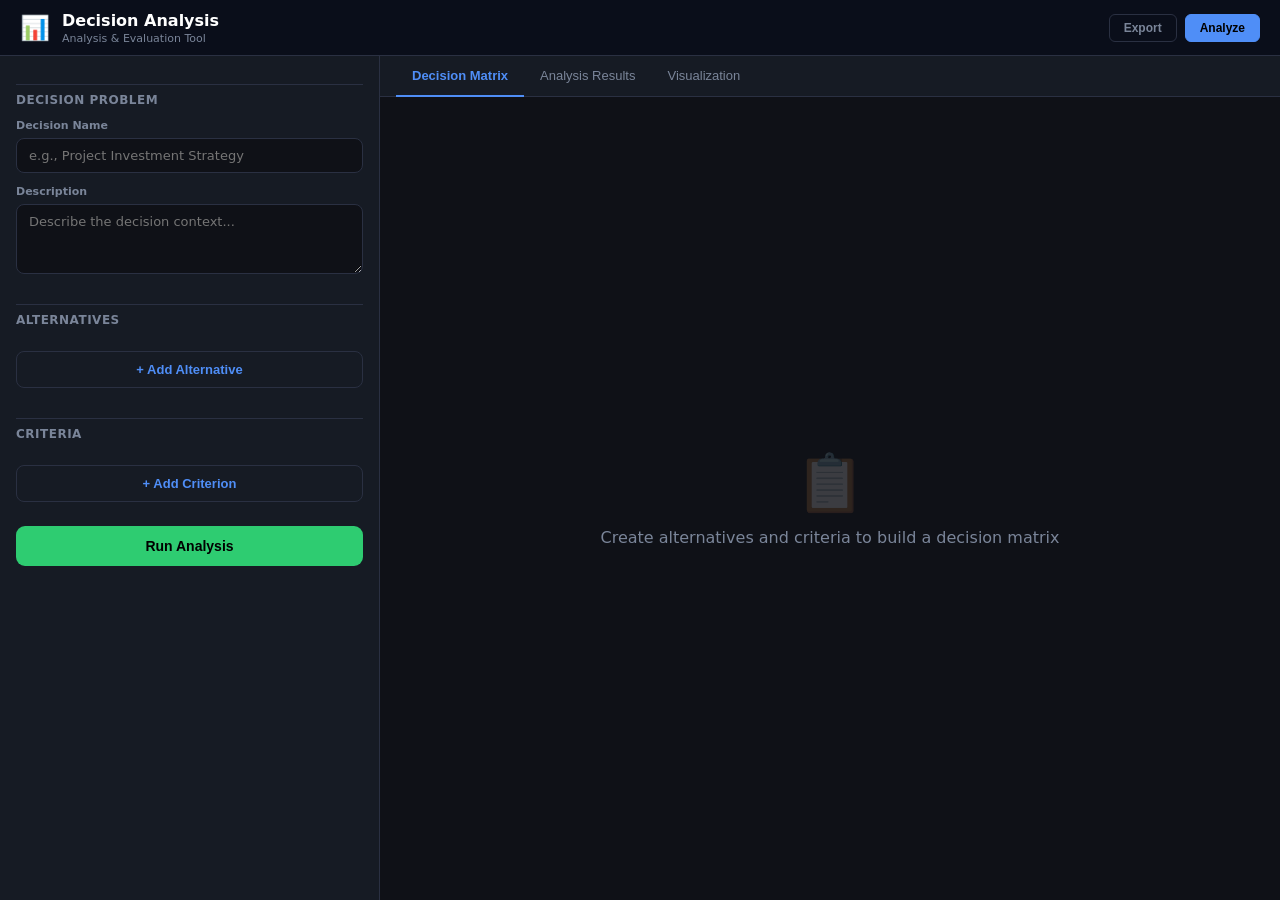
==== index.html @ d2a45e2b "Initial commit: Decision Analysis Tool" ====
<!DOCTYPE html>
<html lang="en">
<head>
    <meta charset="UTF-8">
    <meta name="viewport" content="width=device-width, initial-scale=1.0">
    <title>Decision Analysis Tool</title>
    <link rel="stylesheet" href="styles.css">
</head>
<body>
    <header>
        <div class="hdr-logo">📊</div>
        <div class="hdr-content">
            <div class="hdr-title">Decision Analysis</div>
            <div class="hdr-sub">Analysis & Evaluation Tool</div>
        </div>
        <div class="hdr-right">
            <button class="hdr-btn" id="exportBtn">Export</button>
            <button class="hdr-btn primary" id="analyzeBtn">Analyze</button>
        </div>
    </header>

    <div class="layout">
        <!-- Left Panel -->
        <div class="left">
            <div class="form-scroll">
                <div class="section-title">Decision Problem</div>
                
                <div class="fg">
                    <label>Decision Name</label>
                    <input type="text" id="decisionName" placeholder="e.g., Project Investment Strategy">
                </div>

                <div class="fg">
                    <label>Description</label>
                    <textarea id="decisionDesc" placeholder="Describe the decision context..."></textarea>
                </div>

                <div class="section-title" style="margin-top: 18px;">Alternatives</div>
                <div id="alternativesContainer"></div>
                <button class="add-btn" onclick="addAlternative()">+ Add Alternative</button>

                <div class="section-title" style="margin-top: 18px;">Criteria</div>
                <div id="criteriaContainer"></div>
                <button class="add-btn" onclick="addCriteria()">+ Add Criterion</button>

                <button class="analyze-btn" onclick="performAnalysis()">Run Analysis</button>
            </div>
        </div>

        <!-- Right Panel -->
        <div class="right">
            <div class="tabs">
                <button class="tab-btn active" data-tab="matrix">Decision Matrix</button>
                <button class="tab-btn" data-tab="analysis">Analysis Results</button>
                <button class="tab-btn" data-tab="chart">Visualization</button>
            </div>

            <div id="matrix" class="tab-pane active">
                <div class="matrix-container">
                    <div id="matrixContent" class="no-data">
                        <div class="nd-icon">📋</div>
                        <p>Create alternatives and criteria to build a decision matrix</p>
                    </div>
                </div>
            </div>

            <div id="analysis" class="tab-pane">
                <div class="results-container">
                    <div id="resultsContent" class="no-data">
                        <div class="nd-icon">📈</div>
                        <p>Analysis results will appear here</p>
                    </div>
                </div>
            </div>

            <div id="chart" class="tab-pane">
                <div class="chart-container">
                    <canvas id="analysisChart"></canvas>
                </div>
            </div>
        </div>
    </div>

    <div id="toast" class="toast"></div>

    <script src="app.js"></script>
</body>
</html>
---- styles.css ----
*,
*::before,
*::after {
  box-sizing: border-box;
  margin: 0;
  padding: 0;
}

:root {
  --bg: #0f1117;
  --bg2: #161b24;
  --bg3: #1c2232;
  --border: #2a3042;
  --text: #dce3f0;
  --muted: #7a8599;
  --primary: #4f8ef7;
  --primary-dark: #1a4fa0;
  --success: #2ecc71;
  --danger: #e74c3c;
  --warn: #f39c12;
}

body {
  font-family: "Segoe UI", system-ui, sans-serif;
  background: var(--bg);
  color: var(--text);
  min-height: 100vh;
  overflow: hidden;
}

/* HEADER */
header {
  height: 56px;
  background: #0a0e1a;
  border-bottom: 1px solid var(--border);
  display: flex;
  align-items: center;
  padding: 0 20px;
  gap: 12px;
}

.hdr-logo {
  font-size: 24px;
}

.hdr-content {
  display: flex;
  flex-direction: column;
}

.hdr-title {
  font-size: 16px;
  font-weight: 700;
  color: #fff;
}

.hdr-sub {
  font-size: 11px;
  color: var(--muted);
  margin-top: 2px;
}

.hdr-right {
  margin-left: auto;
  display: flex;
  gap: 8px;
  align-items: center;
}

.hdr-btn {
  padding: 6px 14px;
  border-radius: 6px;
  font-size: 12px;
  font-weight: 600;
  border: 1px solid var(--border);
  background: transparent;
  color: var(--muted);
  cursor: pointer;
  transition: all 0.15s;
}

.hdr-btn:hover {
  border-color: var(--primary);
  color: var(--primary);
}

.hdr-btn.primary {
  background: var(--primary);
  border-color: var(--primary);
  color: #000;
}

.hdr-btn.primary:hover {
  background: #74adff;
}

/* LAYOUT */
.layout {
  display: grid;
  grid-template-columns: 380px 1fr;
  height: calc(100vh - 56px);
}

/* LEFT PANEL */
.left {
  background: var(--bg2);
  border-right: 1px solid var(--border);
  display: flex;
  flex-direction: column;
  overflow: hidden;
}

.form-scroll {
  flex: 1;
  overflow-y: auto;
  padding: 16px;
  display: flex;
  flex-direction: column;
  gap: 12px;
}

.section-title {
  font-size: 12px;
  font-weight: 700;
  color: var(--muted);
  text-transform: uppercase;
  letter-spacing: 0.5px;
  margin-top: 12px;
  padding-top: 8px;
  border-top: 1px solid var(--border);
}

.fg {
  display: flex;
  flex-direction: column;
  gap: 6px;
}

.fg label {
  font-size: 11px;
  color: var(--muted);
  font-weight: 600;
}

.fg input,
.fg textarea {
  background: var(--bg);
  border: 1.5px solid var(--border);
  color: var(--text);
  padding: 9px 12px;
  border-radius: 8px;
  font-size: 13px;
  outline: none;
  transition: border-color 0.2s;
  font-family: inherit;
}

.fg input:focus,
.fg textarea:focus {
  border-color: var(--primary);
  box-shadow: 0 0 0 3px rgba(79, 142, 247, 0.15);
}

.fg textarea {
  resize: vertical;
  min-height: 70px;
}

.add-btn {
  width: 100%;
  padding: 10px;
  border: 1.5px solid var(--border);
  border-radius: 8px;
  background: transparent;
  color: var(--primary);
  font-size: 13px;
  font-weight: 600;
  cursor: pointer;
  transition: all 0.15s;
  display: flex;
  align-items: center;
  justify-content: center;
  gap: 6px;
}

.add-btn:hover {
  border-color: var(--primary);
  background: rgba(79, 142, 247, 0.1);
}

.analyze-btn {
  width: 100%;
  padding: 12px;
  border: none;
  border-radius: 9px;
  background: var(--success);
  color: #000;
  font-size: 14px;
  font-weight: 700;
  cursor: pointer;
  transition: all 0.15s;
  margin-top: 12px;
}

.analyze-btn:hover {
  background: #45e88a;
  transform: translateY(-1px);
}

.item-card {
  background: var(--bg3);
  border: 1px solid var(--border);
  border-radius: 8px;
  padding: 11px;
  display: flex;
  gap: 9px;
  align-items: flex-start;
}

.item-num {
  width: 20px;
  height: 20px;
  min-width: 20px;
  border-radius: 50%;
  background: var(--primary-dark);
  border: 1px solid var(--primary);
  color: var(--primary);
  font-size: 10px;
  font-weight: 700;
  display: flex;
  align-items: center;
  justify-content: center;
}

.item-body {
  flex: 1;
  display: flex;
  flex-direction: column;
  gap: 6px;
}

.item-input {
  background: var(--bg);
  border: 1px solid var(--border);
  color: var(--text);
  padding: 7px 10px;
  border-radius: 6px;
  font-size: 12px;
  outline: none;
}

.item-input:focus {
  border-color: var(--primary);
}

.del-btn {
  background: none;
  border: none;
  color: var(--muted);
  cursor: pointer;
  font-size: 14px;
  padding: 3px 5px;
  border-radius: 4px;
  transition: all 0.15s;
}

.del-btn:hover {
  color: var(--danger);
  background: rgba(231, 76, 60, 0.1);
}

/* RIGHT PANEL */
.right {
  display: flex;
  flex-direction: column;
  overflow: hidden;
}

.tabs {
  background: var(--bg2);
  border-bottom: 1px solid var(--border);
  padding: 0 16px;
  display: flex;
  align-items: flex-end;
}

.tab-btn {
  padding: 12px 16px;
  background: none;
  border: none;
  color: var(--muted);
  font-size: 13px;
  font-weight: 500;
  cursor: pointer;
  border-bottom: 2px solid transparent;
  margin-bottom: -1px;
  transition: color 0.15s;
}

.tab-btn.active {
  color: var(--primary);
  border-bottom-color: var(--primary);
  font-weight: 700;
}

.tab-pane {
  display: none;
  flex: 1;
  overflow: hidden;
  flex-direction: column;
}

.tab-pane.active {
  display: flex;
}

.matrix-container,
.results-container,
.chart-container {
  flex: 1;
  overflow: auto;
  padding: 20px;
}

.no-data {
  height: 100%;
  display: flex;
  flex-direction: column;
  align-items: center;
  justify-content: center;
  gap: 12px;
  color: var(--muted);
}

.nd-icon {
  font-size: 56px;
  opacity: 0.18;
}

/* DECISION MATRIX */
.matrix-table {
  width: 100%;
  border-collapse: collapse;
  font-size: 12px;
  background: var(--bg2);
  border: 1px solid var(--border);
  border-radius: 8px;
  overflow: hidden;
}

.matrix-table th,
.matrix-table td {
  padding: 10px 12px;
  text-align: left;
  border-bottom: 1px solid var(--border);
}

.matrix-table th {
  background: var(--bg3);
  color: var(--muted);
  font-weight: 700;
  font-size: 11px;
  text-transform: uppercase;
  letter-spacing: 0.5px;
}

.matrix-table tr:hover {
  background: rgba(79, 142, 247, 0.05);
}

.score-input {
  background: var(--bg);
  border: 1px solid var(--border);
  color: var(--primary);
  padding: 6px 8px;
  border-radius: 4px;
  width: 70px;
  text-align: center;
}

.score-input:focus {
  border-color: var(--primary);
}

/* RESULTS */
.result-item {
  background: var(--bg3);
  border: 1px solid var(--border);
  border-radius: 8px;
  padding: 14px;
  margin-bottom: 10px;
}

.result-title {
  font-size: 13px;
  font-weight: 700;
  color: var(--text);
  margin-bottom: 6px;
}

.result-score {
  font-size: 24px;
  font-weight: 800;
  color: var(--primary);
}

.result-meta {
  font-size: 11px;
  color: var(--muted);
  margin-top: 6px;
}

/* TOAST */
.toast {
  position: fixed;
  bottom: 24px;
  left: 50%;
  transform: translateX(-50%);
  background: #1a0f0f;
  color: var(--danger);
  border: 1px solid var(--danger);
  border-radius: 10px;
  padding: 10px 20px;
  font-size: 13px;
  font-weight: 600;
  z-index: 9999;
  display: none;
  animation: slideUp 0.2s ease;
}

.toast.show {
  display: block;
}

.toast.success {
  background: #0d1a0d;
  color: var(--success);
  border-color: var(--success);
}

/* SCROLLBAR */
::-webkit-scrollbar {
  width: 5px;
  height: 5px;
}

::-webkit-scrollbar-track {
  background: transparent;
}

::-webkit-scrollbar-thumb {
  background: var(--border);
  border-radius: 4px;
}

::-webkit-scrollbar-thumb:hover {
  background: var(--muted);
}

@keyframes slideUp {
  from {
    opacity: 0;
    transform: translateX(-50%) translateY(8px);
  }
  to {
    opacity: 1;
    transform: translateX(-50%) translateY(0);
  }
}
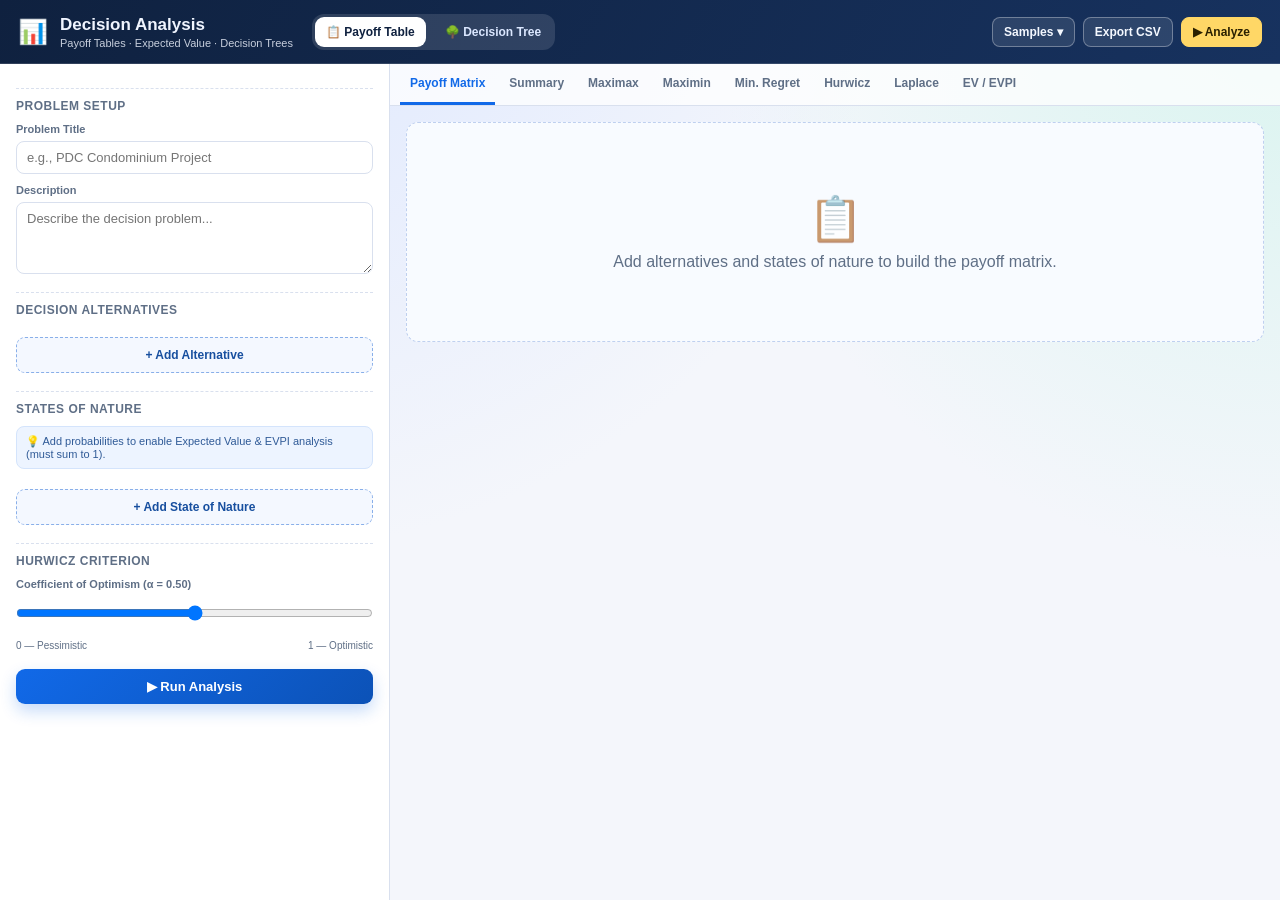
==== commit f7aa23e8: "Decision Analysis and Problem Solving" ====
--- a/index.html
+++ b/index.html
@@ -11,78 +11,164 @@
         <div class="hdr-logo">📊</div>
         <div class="hdr-content">
             <div class="hdr-title">Decision Analysis</div>
-            <div class="hdr-sub">Analysis & Evaluation Tool</div>
+            <div class="hdr-sub">Payoff Tables · Expected Value · Decision Trees</div>
         </div>
-        <div class="hdr-right">
-            <button class="hdr-btn" id="exportBtn">Export</button>
-            <button class="hdr-btn primary" id="analyzeBtn">Analyze</button>
+        <div class="mode-toggle">
+            <button class="mode-btn active" id="modePayoff" onclick="setMode('payoff')">📋 Payoff Table</button>
+            <button class="mode-btn" id="modeDtree" onclick="setMode('dtree')">🌳 Decision Tree</button>
+        </div>
+        <div class="hdr-right" style="position:relative;">
+            <button class="hdr-btn" id="sampleBtn">Samples ▾</button>
+            <div id="sampleMenu" class="dropdown-menu hidden">
+                <div class="dropdown-label">Payoff Table Problems</div>
+                <button onclick="loadSample('system');closeSampleMenu()">System Development (p.17)</button>
+                <button onclick="loadSample('manufacturer');closeSampleMenu()">Manufacturer Expansion (p.23)</button>
+                <button onclick="loadSample('reyes');closeSampleMenu()">Reyes Co. – Wooden Toys (p.25)</button>
+                <button onclick="loadSample('crops');closeSampleMenu()">Farmer Crops (p.27)</button>
+                <button onclick="loadSample('bike');closeSampleMenu()">Bob Bike Shop (p.29)</button>
+                <div class="dropdown-label">Decision Tree Problems</div>
+                <button onclick="loadSample('franchise');closeSampleMenu()">Franchise Investor (p.45)</button>
+                <button onclick="loadSample('wh_drug');closeSampleMenu()">WH Drug Company (p.47)</button>
+                <button onclick="loadSample('marshall');closeSampleMenu()">Marshall Company (p.50)</button>
+            </div>
+            <button class="hdr-btn" id="exportBtn">Export CSV</button>
+            <button class="hdr-btn primary" onclick="runAnalysis()">▶ Analyze</button>
         </div>
     </header>
 
-    <div class="layout">
-        <!-- Left Panel -->
+    <!-- ======================= PAYOFF TABLE MODE ======================= -->
+    <div id="payoffMode" class="layout">
         <div class="left">
             <div class="form-scroll">
-                <div class="section-title">Decision Problem</div>
-                
+                <div class="section-title">Problem Setup</div>
                 <div class="fg">
-                    <label>Decision Name</label>
-                    <input type="text" id="decisionName" placeholder="e.g., Project Investment Strategy">
+                    <label>Problem Title</label>
+                    <input type="text" id="ptTitle" placeholder="e.g., PDC Condominium Project">
+                </div>
+                <div class="fg">
+                    <label>Description</label>
+                    <textarea id="ptDesc" placeholder="Describe the decision problem..."></textarea>
                 </div>
 
+                <div class="section-title">Decision Alternatives</div>
+                <div id="altContainer"></div>
+                <button class="add-btn" onclick="addAlternative()">+ Add Alternative</button>
+
+                <div class="section-title">States of Nature</div>
+                <div class="fg-note">💡 Add probabilities to enable Expected Value &amp; EVPI analysis (must sum to 1).</div>
+                <div id="stateContainer"></div>
+                <button class="add-btn" onclick="addState()">+ Add State of Nature</button>
+
+                <div class="section-title">Hurwicz Criterion</div>
                 <div class="fg">
-                    <label>Description</label>
-                    <textarea id="decisionDesc" placeholder="Describe the decision context..."></textarea>
+                    <label>Coefficient of Optimism (α = <span id="alphaVal">0.50</span>)</label>
+                    <input type="range" id="alphaSlider" min="0" max="1" step="0.01" value="0.5"
+                        oninput="updateAlpha(this.value)">
+                    <div class="alpha-labels"><span>0 — Pessimistic</span><span>1 — Optimistic</span></div>
                 </div>
 
-                <div class="section-title" style="margin-top: 18px;">Alternatives</div>
-                <div id="alternativesContainer"></div>
-                <button class="add-btn" onclick="addAlternative()">+ Add Alternative</button>
-
-                <div class="section-title" style="margin-top: 18px;">Criteria</div>
-                <div id="criteriaContainer"></div>
-                <button class="add-btn" onclick="addCriteria()">+ Add Criterion</button>
-
-                <button class="analyze-btn" onclick="performAnalysis()">Run Analysis</button>
+                <button class="analyze-btn" onclick="runAnalysis()">▶ Run Analysis</button>
             </div>
         </div>
 
-        <!-- Right Panel -->
         <div class="right">
-            <div class="tabs">
-                <button class="tab-btn active" data-tab="matrix">Decision Matrix</button>
-                <button class="tab-btn" data-tab="analysis">Analysis Results</button>
-                <button class="tab-btn" data-tab="chart">Visualization</button>
+            <div class="tabs" id="ptTabs">
+                <button class="tab-btn active" data-tab="pt-matrix">Payoff Matrix</button>
+                <button class="tab-btn" data-tab="pt-summary">Summary</button>
+                <button class="tab-btn" data-tab="pt-maximax">Maximax</button>
+                <button class="tab-btn" data-tab="pt-maximin">Maximin</button>
+                <button class="tab-btn" data-tab="pt-regret">Min. Regret</button>
+                <button class="tab-btn" data-tab="pt-hurwicz">Hurwicz</button>
+                <button class="tab-btn" data-tab="pt-laplace">Laplace</button>
+                <button class="tab-btn" data-tab="pt-ev">EV / EVPI</button>
             </div>
 
-            <div id="matrix" class="tab-pane active">
-                <div class="matrix-container">
-                    <div id="matrixContent" class="no-data">
-                        <div class="nd-icon">📋</div>
-                        <p>Create alternatives and criteria to build a decision matrix</p>
+            <div id="pt-matrix" class="tab-pane active">
+                <div class="results-container">
+                    <div id="matrixEditorWrap">
+                        <div class="no-data"><div class="nd-icon">📋</div><p>Add alternatives and states of nature to build the payoff matrix.</p></div>
                     </div>
                 </div>
             </div>
-
-            <div id="analysis" class="tab-pane">
-                <div class="results-container">
-                    <div id="resultsContent" class="no-data">
-                        <div class="nd-icon">📈</div>
-                        <p>Analysis results will appear here</p>
-                    </div>
+            <div id="pt-summary" class="tab-pane">
+                <div class="results-container" id="summaryContent">
+                    <div class="no-data"><div class="nd-icon">📊</div><p>Run analysis to see the summary of all criteria.</p></div>
                 </div>
             </div>
+            <div id="pt-maximax" class="tab-pane">
+                <div class="results-container" id="maximaxContent">
+                    <div class="no-data"><div class="nd-icon">📈</div><p>Run analysis to see step-by-step Maximax results.</p></div>
+                </div>
+            </div>
+            <div id="pt-maximin" class="tab-pane">
+                <div class="results-container" id="maximinContent">
+                    <div class="no-data"><div class="nd-icon">📉</div><p>Run analysis to see step-by-step Maximin results.</p></div>
+                </div>
+            </div>
+            <div id="pt-regret" class="tab-pane">
+                <div class="results-container" id="regretContent">
+                    <div class="no-data"><div class="nd-icon">😤</div><p>Run analysis to see step-by-step Minimax Regret results.</p></div>
+                </div>
+            </div>
+            <div id="pt-hurwicz" class="tab-pane">
+                <div class="results-container" id="hurwiczContent">
+                    <div class="no-data"><div class="nd-icon">⚖️</div><p>Run analysis to see step-by-step Hurwicz results.</p></div>
+                </div>
+            </div>
+            <div id="pt-laplace" class="tab-pane">
+                <div class="results-container" id="laplaceContent">
+                    <div class="no-data"><div class="nd-icon">🎲</div><p>Run analysis to see step-by-step Laplace results.</p></div>
+                </div>
+            </div>
+            <div id="pt-ev" class="tab-pane">
+                <div class="results-container" id="evContent">
+                    <div class="no-data"><div class="nd-icon">📐</div><p>Add probabilities to states of nature to enable EV &amp; EVPI analysis.</p></div>
+                </div>
+            </div>
+        </div>
+    </div>
 
-            <div id="chart" class="tab-pane">
-                <div class="chart-container">
-                    <canvas id="analysisChart"></canvas>
+    <!-- ======================= DECISION TREE MODE ======================= -->
+    <div id="dtreeMode" class="layout hidden">
+        <div class="left">
+            <div class="form-scroll">
+                <div class="section-title">Problem Setup</div>
+                <div class="fg">
+                    <label>Problem Title</label>
+                    <input type="text" id="dtTitle" placeholder="e.g., Franchise Investment Decision">
+                </div>
+                <div class="fg">
+                    <label>Description</label>
+                    <textarea id="dtDesc" placeholder="Describe the sequential decision problem..."></textarea>
+                </div>
+
+                <div class="section-title">Decision Tree Builder</div>
+                <div class="fg-note">■ Decision node &nbsp;|&nbsp; ● Chance node &nbsp;|&nbsp; ◆ Terminal (payoff)</div>
+                <div id="dtreeBuilder"></div>
+
+                <button class="analyze-btn" onclick="computeTree()">▶ Compute Tree</button>
+            </div>
+        </div>
+
+        <div class="right">
+            <div class="tabs" id="dtTabs">
+                <button class="tab-btn active" data-tab="dt-viz">Tree Diagram</button>
+                <button class="tab-btn" data-tab="dt-solution">Solution &amp; Optimal Path</button>
+            </div>
+            <div id="dt-viz" class="tab-pane active">
+                <div class="results-container" id="dtVizContent">
+                    <div class="no-data"><div class="nd-icon">🌳</div><p>Build a decision tree in the left panel, then click Compute Tree.</p></div>
+                </div>
+            </div>
+            <div id="dt-solution" class="tab-pane">
+                <div class="results-container" id="dtSolutionContent">
+                    <div class="no-data"><div class="nd-icon">✅</div><p>Compute the tree to see the optimal decision strategy.</p></div>
                 </div>
             </div>
         </div>
     </div>
 
     <div id="toast" class="toast"></div>
-
     <script src="app.js"></script>
 </body>
 </html>
--- a/styles.css
+++ b/styles.css
@@ -7,36 +7,57 @@
 }
 
 :root {
-  --bg: #0f1117;
-  --bg2: #161b24;
-  --bg3: #1c2232;
-  --border: #2a3042;
-  --text: #dce3f0;
-  --muted: #7a8599;
-  --primary: #4f8ef7;
-  --primary-dark: #1a4fa0;
-  --success: #2ecc71;
-  --danger: #e74c3c;
-  --warn: #f39c12;
+  --bg: #f4f6fb;
+  --bg-2: #ffffff;
+  --ink: #172233;
+  --muted: #5f6f86;
+  --line: #d9e0ee;
+
+  --head: #0f213f;
+  --head-2: #17325f;
+
+  --accent: #1169e8;
+  --accent-2: #0c52b7;
+
+  --ok: #188e58;
+  --bad: #c0362c;
+  --warn: #b87806;
+
+  --maximax: #fff5d8;
+  --maximin: #eaf8ed;
+  --regret: #fdecec;
+  --hurwicz: #eef1ff;
+  --laplace: #e7f7fb;
+  --ev: #fff1e9;
+
+  --shadow-1: 0 12px 28px rgba(14, 36, 71, 0.12);
+  --shadow-2: 0 4px 14px rgba(14, 36, 71, 0.09);
 }
 
 body {
-  font-family: "Segoe UI", system-ui, sans-serif;
-  background: var(--bg);
-  color: var(--text);
+  font-family: "Trebuchet MS", "Segoe UI", Verdana, sans-serif;
+  background:
+    radial-gradient(circle at 20% -10%, #dde7ff 0%, transparent 45%),
+    radial-gradient(circle at 100% 0%, #d9f4ef 0%, transparent 36%),
+    var(--bg);
+  color: var(--ink);
   min-height: 100vh;
   overflow: hidden;
 }
 
-/* HEADER */
+.hidden {
+  display: none !important;
+}
+
 header {
-  height: 56px;
-  background: #0a0e1a;
-  border-bottom: 1px solid var(--border);
+  min-height: 64px;
+  background: linear-gradient(120deg, var(--head), var(--head-2));
+  color: #f0f5ff;
+  border-bottom: 1px solid rgba(255, 255, 255, 0.14);
   display: flex;
   align-items: center;
-  padding: 0 20px;
   gap: 12px;
+  padding: 10px 18px;
 }
 
 .hdr-logo {
@@ -46,424 +67,902 @@
 .hdr-content {
   display: flex;
   flex-direction: column;
+  min-width: 240px;
 }
 
 .hdr-title {
-  font-size: 16px;
+  font-size: 17px;
+  font-weight: 800;
+}
+
+.hdr-sub {
+  font-size: 11px;
+  opacity: 0.82;
+  margin-top: 2px;
+}
+
+.mode-toggle {
+  display: flex;
+  gap: 8px;
+  padding: 3px;
+  border-radius: 12px;
+  background: rgba(255, 255, 255, 0.12);
+}
+
+.mode-btn {
+  border: 1px solid transparent;
+  background: transparent;
+  color: #dbe7ff;
+  font-size: 12px;
   font-weight: 700;
-  color: #fff;
-}
-
-.hdr-sub {
-  font-size: 11px;
-  color: var(--muted);
-  margin-top: 2px;
+  padding: 7px 10px;
+  border-radius: 9px;
+  cursor: pointer;
+  transition: 0.18s;
+}
+
+.mode-btn:hover {
+  background: rgba(255, 255, 255, 0.12);
+}
+
+.mode-btn.active {
+  background: #ffffff;
+  color: var(--head);
 }
 
 .hdr-right {
   margin-left: auto;
   display: flex;
+  align-items: center;
   gap: 8px;
+}
+
+.hdr-btn {
+  border: 1px solid rgba(255, 255, 255, 0.32);
+  background: rgba(255, 255, 255, 0.1);
+  color: #f4f8ff;
+  font-size: 12px;
+  font-weight: 700;
+  padding: 7px 11px;
+  border-radius: 8px;
+  cursor: pointer;
+  transition: 0.15s;
+}
+
+.hdr-btn:hover {
+  background: rgba(255, 255, 255, 0.18);
+}
+
+.hdr-btn.primary {
+  background: #ffd766;
+  border-color: #ffd766;
+  color: #2a2000;
+}
+
+.hdr-btn.primary:hover {
+  background: #ffdf84;
+}
+
+.dropdown-menu {
+  position: absolute;
+  top: calc(100% + 8px);
+  left: 0;
+  z-index: 20;
+  width: 320px;
+  max-height: 390px;
+  overflow-y: auto;
+  border: 1px solid var(--line);
+  border-radius: 10px;
+  background: #ffffff;
+  box-shadow: var(--shadow-1);
+  padding: 8px;
+}
+
+.dropdown-label {
+  font-size: 11px;
+  font-weight: 800;
+  color: var(--muted);
+  text-transform: uppercase;
+  letter-spacing: 0.4px;
+  padding: 9px 8px 6px;
+}
+
+.dropdown-menu button {
+  width: 100%;
+  text-align: left;
+  border: 1px solid transparent;
+  background: #fff;
+  color: var(--ink);
+  padding: 8px 9px;
+  border-radius: 7px;
+  font-size: 12px;
+  cursor: pointer;
+}
+
+.dropdown-menu button:hover {
+  border-color: #b8cdf3;
+  background: #f2f7ff;
+}
+
+.layout {
+  display: grid;
+  grid-template-columns: 390px 1fr;
+  height: calc(100vh - 64px);
+}
+
+.left {
+  background: var(--bg-2);
+  border-right: 1px solid var(--line);
+  overflow: hidden;
+}
+
+.form-scroll {
+  height: 100%;
+  overflow-y: auto;
+  padding: 16px;
+  display: flex;
+  flex-direction: column;
+  gap: 10px;
+}
+
+.section-title {
+  margin-top: 8px;
+  padding-top: 10px;
+  border-top: 1px dashed var(--line);
+  font-size: 12px;
+  text-transform: uppercase;
+  letter-spacing: 0.5px;
+  color: var(--muted);
+  font-weight: 800;
+}
+
+.fg {
+  display: flex;
+  flex-direction: column;
+  gap: 6px;
+}
+
+.fg label,
+.prob-label {
+  font-size: 11px;
+  color: var(--muted);
+  font-weight: 700;
+}
+
+.fg input,
+.fg textarea,
+.item-input {
+  width: 100%;
+  border: 1.4px solid var(--line);
+  background: #fff;
+  color: var(--ink);
+  border-radius: 8px;
+  padding: 8px 10px;
+  font-size: 13px;
+  outline: none;
+  font-family: inherit;
+}
+
+.fg textarea {
+  min-height: 72px;
+  resize: vertical;
+}
+
+.fg input:focus,
+.fg textarea:focus,
+.item-input:focus {
+  border-color: #6ca4f2;
+  box-shadow: 0 0 0 3px rgba(17, 105, 232, 0.12);
+}
+
+.fg-note {
+  font-size: 11px;
+  color: #2f5a97;
+  background: #edf4ff;
+  border: 1px solid #d4e4fc;
+  padding: 8px 9px;
+  border-radius: 8px;
+}
+
+.alpha-labels {
+  display: flex;
+  justify-content: space-between;
+  margin-top: 4px;
+  font-size: 10px;
+  color: var(--muted);
+}
+
+.item-card {
+  border: 1px solid var(--line);
+  background: #fbfcff;
+  border-radius: 10px;
+  padding: 9px;
+  display: flex;
+  gap: 8px;
+  align-items: flex-start;
+}
+
+.item-num {
+  width: 22px;
+  min-width: 22px;
+  height: 22px;
+  border-radius: 50%;
+  background: #e8f0ff;
+  border: 1px solid #bbd1f7;
+  color: #1f4d97;
+  display: flex;
   align-items: center;
-}
-
-.hdr-btn {
-  padding: 6px 14px;
-  border-radius: 6px;
-  font-size: 12px;
-  font-weight: 600;
-  border: 1px solid var(--border);
+  justify-content: center;
+  font-size: 11px;
+  font-weight: 700;
+}
+
+.item-body {
+  flex: 1;
+  display: flex;
+  flex-direction: column;
+  gap: 6px;
+}
+
+.prob-row {
+  display: flex;
+  align-items: center;
+  gap: 7px;
+}
+
+.prob-inp {
+  width: 88px;
+}
+
+.opt-tag {
+  font-size: 10px;
+  color: var(--muted);
+}
+
+.del-btn {
+  border: 1px solid transparent;
+  background: transparent;
+  color: #8f98aa;
+  border-radius: 7px;
+  padding: 4px 6px;
+  cursor: pointer;
+}
+
+.del-btn:hover {
+  color: #c2343b;
+  background: #fdeef0;
+  border-color: #f6ccd0;
+}
+
+.add-btn,
+.analyze-btn {
+  border-radius: 9px;
+  font-weight: 800;
+  cursor: pointer;
+  padding: 10px;
+}
+
+.add-btn {
+  border: 1.5px dashed #89afe9;
+  background: #f4f8ff;
+  color: #174f9f;
+  font-size: 12px;
+}
+
+.add-btn:hover {
+  background: #eaf2ff;
+}
+
+.analyze-btn {
+  border: none;
+  background: linear-gradient(135deg, var(--accent), var(--accent-2));
+  color: #fff;
+  font-size: 13px;
+  margin-top: 8px;
+  box-shadow: 0 7px 16px rgba(17, 105, 232, 0.24);
+}
+
+.analyze-btn:hover {
+  transform: translateY(-1px);
+}
+
+.right {
+  overflow: hidden;
+  display: flex;
+  flex-direction: column;
+}
+
+.tabs {
+  border-bottom: 1px solid var(--line);
+  padding: 0 10px;
+  display: flex;
+  align-items: end;
+  gap: 4px;
+  overflow-x: auto;
+  background: rgba(255, 255, 255, 0.75);
+}
+
+.tab-btn {
+  border: none;
+  border-bottom: 3px solid transparent;
   background: transparent;
   color: var(--muted);
+  font-size: 12px;
+  font-weight: 700;
+  padding: 12px 10px;
+  white-space: nowrap;
   cursor: pointer;
-  transition: all 0.15s;
-}
-
-.hdr-btn:hover {
-  border-color: var(--primary);
-  color: var(--primary);
-}
-
-.hdr-btn.primary {
-  background: var(--primary);
-  border-color: var(--primary);
-  color: #000;
-}
-
-.hdr-btn.primary:hover {
-  background: #74adff;
-}
-
-/* LAYOUT */
-.layout {
-  display: grid;
-  grid-template-columns: 380px 1fr;
-  height: calc(100vh - 56px);
-}
-
-/* LEFT PANEL */
-.left {
-  background: var(--bg2);
-  border-right: 1px solid var(--border);
-  display: flex;
-  flex-direction: column;
-  overflow: hidden;
-}
-
-.form-scroll {
-  flex: 1;
-  overflow-y: auto;
-  padding: 16px;
-  display: flex;
-  flex-direction: column;
-  gap: 12px;
-}
-
-.section-title {
-  font-size: 12px;
-  font-weight: 700;
-  color: var(--muted);
-  text-transform: uppercase;
-  letter-spacing: 0.5px;
-  margin-top: 12px;
-  padding-top: 8px;
-  border-top: 1px solid var(--border);
-}
-
-.fg {
-  display: flex;
-  flex-direction: column;
-  gap: 6px;
-}
-
-.fg label {
-  font-size: 11px;
-  color: var(--muted);
-  font-weight: 600;
-}
-
-.fg input,
-.fg textarea {
-  background: var(--bg);
-  border: 1.5px solid var(--border);
-  color: var(--text);
-  padding: 9px 12px;
-  border-radius: 8px;
-  font-size: 13px;
-  outline: none;
-  transition: border-color 0.2s;
-  font-family: inherit;
-}
-
-.fg input:focus,
-.fg textarea:focus {
-  border-color: var(--primary);
-  box-shadow: 0 0 0 3px rgba(79, 142, 247, 0.15);
-}
-
-.fg textarea {
-  resize: vertical;
-  min-height: 70px;
-}
-
-.add-btn {
-  width: 100%;
-  padding: 10px;
-  border: 1.5px solid var(--border);
-  border-radius: 8px;
-  background: transparent;
-  color: var(--primary);
-  font-size: 13px;
-  font-weight: 600;
-  cursor: pointer;
-  transition: all 0.15s;
-  display: flex;
-  align-items: center;
-  justify-content: center;
-  gap: 6px;
-}
-
-.add-btn:hover {
-  border-color: var(--primary);
-  background: rgba(79, 142, 247, 0.1);
-}
-
-.analyze-btn {
-  width: 100%;
-  padding: 12px;
-  border: none;
-  border-radius: 9px;
-  background: var(--success);
-  color: #000;
-  font-size: 14px;
-  font-weight: 700;
-  cursor: pointer;
-  transition: all 0.15s;
-  margin-top: 12px;
-}
-
-.analyze-btn:hover {
-  background: #45e88a;
-  transform: translateY(-1px);
-}
-
-.item-card {
-  background: var(--bg3);
-  border: 1px solid var(--border);
-  border-radius: 8px;
-  padding: 11px;
-  display: flex;
-  gap: 9px;
-  align-items: flex-start;
-}
-
-.item-num {
-  width: 20px;
-  height: 20px;
-  min-width: 20px;
-  border-radius: 50%;
-  background: var(--primary-dark);
-  border: 1px solid var(--primary);
-  color: var(--primary);
-  font-size: 10px;
-  font-weight: 700;
-  display: flex;
-  align-items: center;
-  justify-content: center;
-}
-
-.item-body {
-  flex: 1;
-  display: flex;
-  flex-direction: column;
-  gap: 6px;
-}
-
-.item-input {
-  background: var(--bg);
-  border: 1px solid var(--border);
-  color: var(--text);
-  padding: 7px 10px;
-  border-radius: 6px;
-  font-size: 12px;
-  outline: none;
-}
-
-.item-input:focus {
-  border-color: var(--primary);
-}
-
-.del-btn {
-  background: none;
-  border: none;
-  color: var(--muted);
-  cursor: pointer;
-  font-size: 14px;
-  padding: 3px 5px;
-  border-radius: 4px;
-  transition: all 0.15s;
-}
-
-.del-btn:hover {
-  color: var(--danger);
-  background: rgba(231, 76, 60, 0.1);
-}
-
-/* RIGHT PANEL */
-.right {
-  display: flex;
-  flex-direction: column;
-  overflow: hidden;
-}
-
-.tabs {
-  background: var(--bg2);
-  border-bottom: 1px solid var(--border);
-  padding: 0 16px;
-  display: flex;
-  align-items: flex-end;
-}
-
-.tab-btn {
-  padding: 12px 16px;
-  background: none;
-  border: none;
-  color: var(--muted);
-  font-size: 13px;
-  font-weight: 500;
-  cursor: pointer;
-  border-bottom: 2px solid transparent;
-  margin-bottom: -1px;
-  transition: color 0.15s;
 }
 
 .tab-btn.active {
-  color: var(--primary);
-  border-bottom-color: var(--primary);
-  font-weight: 700;
+  color: var(--accent);
+  border-bottom-color: var(--accent);
 }
 
 .tab-pane {
   display: none;
   flex: 1;
-  overflow: hidden;
-  flex-direction: column;
+  min-height: 0;
 }
 
 .tab-pane.active {
   display: flex;
 }
 
-.matrix-container,
-.results-container,
-.chart-container {
+.results-container {
   flex: 1;
   overflow: auto;
-  padding: 20px;
+  padding: 16px;
 }
 
 .no-data {
+  border: 1px dashed #bfd0ef;
+  border-radius: 12px;
+  min-height: 220px;
   height: 100%;
   display: flex;
   flex-direction: column;
   align-items: center;
   justify-content: center;
-  gap: 12px;
+  text-align: center;
   color: var(--muted);
+  background: #f8fbff;
+  gap: 8px;
+  padding: 16px;
 }
 
 .nd-icon {
-  font-size: 56px;
-  opacity: 0.18;
-}
-
-/* DECISION MATRIX */
-.matrix-table {
+  font-size: 44px;
+  opacity: 0.75;
+}
+
+.matrix-header-row {
+  display: flex;
+  justify-content: space-between;
+  align-items: end;
+  margin-bottom: 8px;
+  gap: 9px;
+}
+
+.matrix-title {
+  font-size: 16px;
+  font-weight: 800;
+}
+
+.matrix-hint {
+  font-size: 11px;
+  color: var(--muted);
+}
+
+.matrix-scroll {
+  overflow: auto;
+}
+
+.matrix-table,
+.result-table {
   width: 100%;
   border-collapse: collapse;
-  font-size: 12px;
-  background: var(--bg2);
-  border: 1px solid var(--border);
+  border: 1px solid var(--line);
+  border-radius: 11px;
+  overflow: hidden;
+  background: #fff;
+}
+
+.matrix-table th,
+.matrix-table td,
+.result-table th,
+.result-table td {
+  border-bottom: 1px solid #e7edf7;
+  padding: 9px 10px;
+  font-size: 12px;
+  vertical-align: middle;
+}
+
+.matrix-table th,
+.result-table th {
+  background: #f4f8ff;
+  color: #2f4f7d;
+  font-weight: 800;
+  text-align: left;
+}
+
+.alt-col,
+.alt-name-cell,
+.alt-cell {
+  min-width: 190px;
+}
+
+.alt-name-cell,
+.alt-cell {
+  font-weight: 700;
+}
+
+.score-input {
+  width: 100px;
+  border: 1.3px solid var(--line);
+  border-radius: 6px;
+  padding: 6px 8px;
+  font-size: 12px;
+}
+
+.prob-badge,
+.cost-badge {
+  display: inline-block;
+  margin-left: 6px;
+  font-size: 10px;
+  font-weight: 700;
+  border-radius: 999px;
+  padding: 2px 6px;
+}
+
+.prob-badge {
+  background: #e8f2ff;
+  color: #1a529f;
+}
+
+.cost-badge {
+  background: #fff2dd;
+  color: #8d5a08;
+}
+
+.crit-block {
+  background: #fff;
+  border: 1px solid var(--line);
+  border-radius: 12px;
+  padding: 14px;
+  box-shadow: var(--shadow-2);
+}
+
+.crit-hdr {
+  display: flex;
+  justify-content: space-between;
+  align-items: center;
+  gap: 8px;
+}
+
+.crit-title {
+  font-size: 18px;
+  font-weight: 800;
+}
+
+.crit-badge {
+  font-size: 11px;
+  font-weight: 800;
+  padding: 5px 9px;
+  border-radius: 999px;
+  border: 1px solid transparent;
+}
+
+.badge-max { background: var(--maximax); color: #7d5c03; border-color: #f4d987; }
+.badge-min { background: var(--maximin); color: #145f39; border-color: #98ddb4; }
+.badge-reg { background: var(--regret); color: #923128; border-color: #f2b1ab; }
+.badge-hur { background: var(--hurwicz); color: #344da3; border-color: #b8c5f7; }
+.badge-lap { background: var(--laplace); color: #096981; border-color: #98d8e6; }
+.badge-ev  { background: var(--ev); color: #935517; border-color: #f0c6a7; }
+.badge-sum { background: #edf2ff; color: #20449a; border-color: #c6d4f8; }
+
+.crit-desc {
+  margin-top: 10px;
+  color: #374964;
+  font-size: 13px;
+  line-height: 1.45;
+}
+
+.step-block {
+  margin-top: 12px;
+  border: 1px solid #e2e8f4;
+  border-radius: 10px;
+  padding: 10px;
+  background: #fbfdff;
+}
+
+.step-lbl {
+  font-size: 12px;
+  font-weight: 800;
+  color: #2f4f7d;
+  margin-bottom: 8px;
+}
+
+.table-wrap {
+  overflow: auto;
+}
+
+.col-hi {
+  background: #f0f4ff !important;
+}
+
+.fw {
+  font-weight: 800;
+}
+
+.cell-hi-max { background: #fff8d9; }
+.cell-hi-min { background: #ecf9ef; }
+.cell-hi-reg { background: #fdeef0; }
+.winner-row { outline: 2px solid #8cb2ed; outline-offset: -2px; }
+.col-best-row { background: #f7fbff; }
+.sum-row { background: #fbf7ff; }
+
+.regret-formula,
+.ev-breakdown,
+.evpi-calc,
+.error-box,
+.crit-note {
+  margin-top: 8px;
   border-radius: 8px;
-  overflow: hidden;
-}
-
-.matrix-table th,
-.matrix-table td {
-  padding: 10px 12px;
-  text-align: left;
-  border-bottom: 1px solid var(--border);
-}
-
-.matrix-table th {
-  background: var(--bg3);
-  color: var(--muted);
-  font-weight: 700;
-  font-size: 11px;
-  text-transform: uppercase;
-  letter-spacing: 0.5px;
-}
-
-.matrix-table tr:hover {
-  background: rgba(79, 142, 247, 0.05);
-}
-
-.score-input {
-  background: var(--bg);
-  border: 1px solid var(--border);
-  color: var(--primary);
-  padding: 6px 8px;
-  border-radius: 4px;
-  width: 70px;
-  text-align: center;
-}
-
-.score-input:focus {
-  border-color: var(--primary);
-}
-
-/* RESULTS */
-.result-item {
-  background: var(--bg3);
-  border: 1px solid var(--border);
-  border-radius: 8px;
-  padding: 14px;
-  margin-bottom: 10px;
-}
-
-.result-title {
+  padding: 8px 9px;
+  font-size: 12px;
+}
+
+.regret-formula,
+.ev-breakdown {
+  background: #f4f8ff;
+  border: 1px solid #d5e2f8;
+}
+
+.ev-row {
+  margin-bottom: 5px;
+  line-height: 1.45;
+}
+
+.error-box {
+  background: #fff3f3;
+  border: 1px solid #f3c4c4;
+  color: #8f272f;
+}
+
+.evpi-calc {
+  background: #fff9ef;
+  border: 1px solid #f0ddbd;
+}
+
+.evpi-result {
+  margin-top: 5px;
+  font-size: 13px;
+}
+
+.evpi-interp {
+  margin-top: 6px;
+  color: #6f4d12;
+}
+
+.decision-box {
+  border: 1px solid #c6d8f8;
+  background: linear-gradient(130deg, #f2f7ff, #f8fcff);
+  border-radius: 10px;
+  padding: 10px;
+}
+
+.dec-label {
+  font-size: 11px;
+  color: #3d5f96;
+  font-weight: 800;
+  letter-spacing: 0.4px;
+}
+
+.dec-alt {
+  margin-top: 4px;
+  font-size: 15px;
+  font-weight: 800;
+}
+
+.dec-val {
+  margin-top: 2px;
+  font-size: 12px;
+  color: #2f405f;
+}
+
+.crit-note {
+  border: 1px dashed #c7d7f0;
+  background: #f8fbff;
+  color: #475972;
+}
+
+.summary-grid {
+  margin-top: 10px;
+  display: grid;
+  grid-template-columns: repeat(auto-fit, minmax(210px, 1fr));
+  gap: 10px;
+}
+
+.summary-card {
+  border: 1px solid #d8e2f4;
+  border-radius: 10px;
+  background: #fff;
+  padding: 9px;
+  cursor: pointer;
+  transition: 0.15s;
+}
+
+.summary-card:hover {
+  transform: translateY(-1px);
+  box-shadow: var(--shadow-2);
+}
+
+.sc-winner {
+  font-size: 14px;
+  font-weight: 800;
+  margin-top: 6px;
+}
+
+.sc-val {
+  margin-top: 2px;
+  color: #1a529f;
   font-size: 13px;
   font-weight: 700;
-  color: var(--text);
+}
+
+.sc-hint {
+  margin-top: 4px;
+  font-size: 11px;
+  color: var(--muted);
+}
+
+.win-grid {
+  display: grid;
+  grid-template-columns: repeat(auto-fit, minmax(160px, 1fr));
+  gap: 9px;
+}
+
+.win-card {
+  border: 1px solid #d8e2f4;
+  border-radius: 10px;
+  padding: 9px;
+  background: #fff;
+  text-align: center;
+}
+
+.win-card-top {
+  border-color: #d7ad29;
+  background: linear-gradient(140deg, #fff9e7, #fffef9);
+}
+
+.win-alt {
+  font-size: 13px;
+  font-weight: 800;
+}
+
+.win-count {
+  margin-top: 4px;
+  font-size: 18px;
+  font-weight: 800;
+  color: #1a529f;
+}
+
+.win-lbl {
+  margin-top: 2px;
+  font-size: 11px;
+  color: var(--muted);
+}
+
+.dt-node {
+  border: 1px solid #d9e4f6;
+  border-radius: 10px;
+  background: #fcfdff;
+  padding: 8px;
+  margin-bottom: 8px;
+}
+
+.nd-dec { border-left: 5px solid #2e72e2; }
+.nd-ch  { border-left: 5px solid #0b8a77; }
+.nd-term{ border-left: 5px solid #a36a07; }
+
+.dt-node-hdr {
+  display: flex;
+  align-items: center;
+  gap: 6px;
   margin-bottom: 6px;
 }
 
-.result-score {
-  font-size: 24px;
-  font-weight: 800;
-  color: var(--primary);
-}
-
-.result-meta {
-  font-size: 11px;
-  color: var(--muted);
+.dt-node-icon { font-weight: 900; }
+.dt-node-type { font-size: 11px; font-weight: 800; color: #35527d; }
+
+.dt-type-sel {
+  margin-left: auto;
+  border: 1px solid #cad9f3;
+  border-radius: 6px;
+  padding: 3px 5px;
+  font-size: 11px;
+}
+
+.dt-branch {
+  margin-top: 7px;
+  padding-top: 7px;
+  border-top: 1px dashed #d8e4f7;
+}
+
+.dt-branch-row {
+  display: flex;
+  align-items: center;
+  gap: 6px;
+}
+
+.dt-branch-arrow {
+  color: #5575a6;
+  font-weight: 800;
+}
+
+.branch-lbl-inp { flex: 1; }
+.cost-inp { width: 92px; }
+.payoff-inp { width: 160px; }
+
+.add-branch-btn {
+  margin-top: 8px;
+  padding: 7px;
+}
+
+.payoff-row {
+  display: flex;
+  align-items: center;
+  gap: 8px;
   margin-top: 6px;
 }
 
-/* TOAST */
+.tree-viz {
+  display: flex;
+  flex-direction: column;
+  gap: 10px;
+}
+
+.viz-node-inner {
+  border: 1px solid #d5e2f8;
+  border-radius: 9px;
+  background: #fff;
+  padding: 8px;
+  display: flex;
+  align-items: center;
+  gap: 7px;
+  flex-wrap: wrap;
+}
+
+.viz-dec .viz-node-inner { border-left: 5px solid #2e72e2; }
+.viz-ch .viz-node-inner  { border-left: 5px solid #0b8a77; }
+.viz-term .viz-node-inner{ border-left: 5px solid #b57a0a; }
+
+.viz-icon { font-weight: 900; }
+.viz-lbl { font-weight: 700; }
+.viz-ev, .viz-payoff, .viz-branchev {
+  font-size: 11px;
+  color: #3a5580;
+  background: #eff5ff;
+  border-radius: 999px;
+  padding: 2px 7px;
+  font-weight: 700;
+}
+
+.viz-branches {
+  margin-left: 16px;
+  margin-top: 7px;
+  border-left: 2px dashed #c9d9f6;
+  padding-left: 9px;
+  display: flex;
+  flex-direction: column;
+  gap: 8px;
+}
+
+.viz-branch-lbl {
+  font-size: 12px;
+  color: #304968;
+  margin-bottom: 4px;
+}
+
+.viz-branch-optimal > .viz-branch-lbl {
+  color: #1d5f1f;
+  font-weight: 800;
+}
+
+.opt-star {
+  display: inline-block;
+  margin-right: 6px;
+  color: #1d8b1e;
+  font-size: 11px;
+  font-weight: 800;
+  background: #eaf9ea;
+  border: 1px solid #b9e4b9;
+  border-radius: 999px;
+  padding: 1px 6px;
+}
+
+.sol-path {
+  border: 1px solid #d6e1f5;
+  border-radius: 9px;
+  background: #fbfdff;
+  padding: 8px;
+  font-family: "Consolas", "Courier New", monospace;
+  font-size: 12px;
+}
+
+.sol-line {
+  margin: 3px 0;
+  white-space: pre-wrap;
+}
+
+.sol-dec  { color: #1d4e9d; font-weight: 700; }
+.sol-ch   { color: #0c7668; font-weight: 700; }
+.sol-term { color: #865906; }
+.sol-opt  { color: #1a8d35; font-weight: 800; }
+.sol-br   { color: #40526b; }
+
 .toast {
   position: fixed;
-  bottom: 24px;
+  bottom: 20px;
   left: 50%;
   transform: translateX(-50%);
-  background: #1a0f0f;
-  color: var(--danger);
-  border: 1px solid var(--danger);
-  border-radius: 10px;
-  padding: 10px 20px;
-  font-size: 13px;
-  font-weight: 600;
-  z-index: 9999;
   display: none;
-  animation: slideUp 0.2s ease;
+  z-index: 100;
+  border-radius: 999px;
+  padding: 9px 16px;
+  font-size: 12px;
+  font-weight: 800;
+  color: #8f2d2d;
+  background: #fff2f2;
+  border: 1px solid #f2b8b8;
 }
 
 .toast.show {
   display: block;
+  animation: toastUp 0.2s ease;
 }
 
 .toast.success {
-  background: #0d1a0d;
-  color: var(--success);
-  border-color: var(--success);
-}
-
-/* SCROLLBAR */
+  color: #145d37;
+  background: #effbf3;
+  border-color: #bbe7cb;
+}
+
+@keyframes toastUp {
+  from { opacity: 0; transform: translateX(-50%) translateY(8px); }
+  to   { opacity: 1; transform: translateX(-50%) translateY(0); }
+}
+
 ::-webkit-scrollbar {
-  width: 5px;
-  height: 5px;
-}
-
-::-webkit-scrollbar-track {
-  background: transparent;
+  width: 8px;
+  height: 8px;
 }
 
 ::-webkit-scrollbar-thumb {
-  background: var(--border);
-  border-radius: 4px;
-}
-
-::-webkit-scrollbar-thumb:hover {
-  background: var(--muted);
-}
-
-@keyframes slideUp {
-  from {
-    opacity: 0;
-    transform: translateX(-50%) translateY(8px);
+  background: #c3d3ec;
+  border-radius: 999px;
+}
+
+@media (max-width: 1120px) {
+  header {
+    flex-wrap: wrap;
+    gap: 8px;
+    padding-bottom: 8px;
   }
-  to {
-    opacity: 1;
-    transform: translateX(-50%) translateY(0);
+
+  .layout {
+    grid-template-columns: 1fr;
+    grid-template-rows: 45vh 1fr;
+    height: calc(100vh - 92px);
   }
-}
+
+  .left {
+    border-right: none;
+    border-bottom: 1px solid var(--line);
+  }
+
+  .hdr-right {
+    margin-left: 0;
+  }
+}
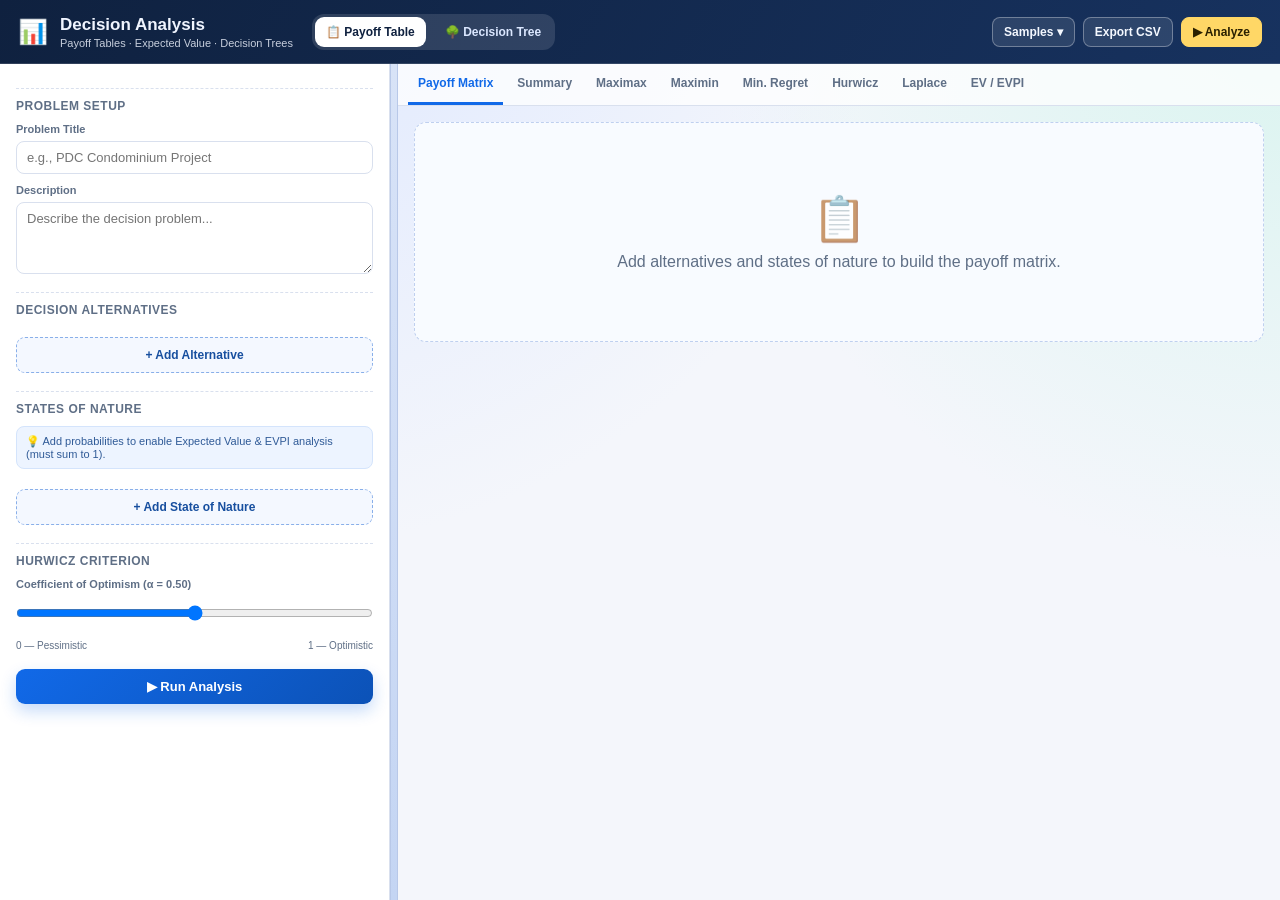
==== commit 0f8dd470: "Bugs fixed:" ====
--- a/index.html
+++ b/index.html
@@ -70,6 +70,8 @@
                 <button class="analyze-btn" onclick="runAnalysis()">▶ Run Analysis</button>
             </div>
         </div>
+
+        <div class="splitter" aria-label="Resize problem setup panel" role="separator"></div>
 
         <div class="right">
             <div class="tabs" id="ptTabs">
@@ -150,6 +152,8 @@
             </div>
         </div>
 
+        <div class="splitter" aria-label="Resize problem setup panel" role="separator"></div>
+
         <div class="right">
             <div class="tabs" id="dtTabs">
                 <button class="tab-btn active" data-tab="dt-viz">Tree Diagram</button>
--- a/styles.css
+++ b/styles.css
@@ -38,8 +38,7 @@
   font-family: "Trebuchet MS", "Segoe UI", Verdana, sans-serif;
   background:
     radial-gradient(circle at 20% -10%, #dde7ff 0%, transparent 45%),
-    radial-gradient(circle at 100% 0%, #d9f4ef 0%, transparent 36%),
-    var(--bg);
+    radial-gradient(circle at 100% 0%, #d9f4ef 0%, transparent 36%), var(--bg);
   color: var(--ink);
   min-height: 100vh;
   overflow: hidden;
@@ -186,7 +185,7 @@
 
 .layout {
   display: grid;
-  grid-template-columns: 390px 1fr;
+  grid-template-columns: var(--left-pane-width, 390px) 8px 1fr;
   height: calc(100vh - 64px);
 }
 
@@ -203,6 +202,19 @@
   display: flex;
   flex-direction: column;
   gap: 10px;
+}
+
+.splitter {
+  cursor: col-resize;
+  background: linear-gradient(180deg, #d8e3f7, #c4d5f3);
+  border-left: 1px solid #b8c8e8;
+  border-right: 1px solid #b8c8e8;
+  transition: background 0.12s;
+}
+
+.splitter:hover,
+.layout.resizing .splitter {
+  background: linear-gradient(180deg, #9dc0f4, #7fa9eb);
 }
 
 .section-title {
@@ -553,13 +565,41 @@
   border: 1px solid transparent;
 }
 
-.badge-max { background: var(--maximax); color: #7d5c03; border-color: #f4d987; }
-.badge-min { background: var(--maximin); color: #145f39; border-color: #98ddb4; }
-.badge-reg { background: var(--regret); color: #923128; border-color: #f2b1ab; }
-.badge-hur { background: var(--hurwicz); color: #344da3; border-color: #b8c5f7; }
-.badge-lap { background: var(--laplace); color: #096981; border-color: #98d8e6; }
-.badge-ev  { background: var(--ev); color: #935517; border-color: #f0c6a7; }
-.badge-sum { background: #edf2ff; color: #20449a; border-color: #c6d4f8; }
+.badge-max {
+  background: var(--maximax);
+  color: #7d5c03;
+  border-color: #f4d987;
+}
+.badge-min {
+  background: var(--maximin);
+  color: #145f39;
+  border-color: #98ddb4;
+}
+.badge-reg {
+  background: var(--regret);
+  color: #923128;
+  border-color: #f2b1ab;
+}
+.badge-hur {
+  background: var(--hurwicz);
+  color: #344da3;
+  border-color: #b8c5f7;
+}
+.badge-lap {
+  background: var(--laplace);
+  color: #096981;
+  border-color: #98d8e6;
+}
+.badge-ev {
+  background: var(--ev);
+  color: #935517;
+  border-color: #f0c6a7;
+}
+.badge-sum {
+  background: #edf2ff;
+  color: #20449a;
+  border-color: #c6d4f8;
+}
 
 .crit-desc {
   margin-top: 10px;
@@ -595,12 +635,25 @@
   font-weight: 800;
 }
 
-.cell-hi-max { background: #fff8d9; }
-.cell-hi-min { background: #ecf9ef; }
-.cell-hi-reg { background: #fdeef0; }
-.winner-row { outline: 2px solid #8cb2ed; outline-offset: -2px; }
-.col-best-row { background: #f7fbff; }
-.sum-row { background: #fbf7ff; }
+.cell-hi-max {
+  background: #fff8d9;
+}
+.cell-hi-min {
+  background: #ecf9ef;
+}
+.cell-hi-reg {
+  background: #fdeef0;
+}
+.winner-row {
+  outline: 2px solid #8cb2ed;
+  outline-offset: -2px;
+}
+.col-best-row {
+  background: #f7fbff;
+}
+.sum-row {
+  background: #fbf7ff;
+}
 
 .regret-formula,
 .ev-breakdown,
@@ -762,9 +815,15 @@
   margin-bottom: 8px;
 }
 
-.nd-dec { border-left: 5px solid #2e72e2; }
-.nd-ch  { border-left: 5px solid #0b8a77; }
-.nd-term{ border-left: 5px solid #a36a07; }
+.nd-dec {
+  border-left: 5px solid #2e72e2;
+}
+.nd-ch {
+  border-left: 5px solid #0b8a77;
+}
+.nd-term {
+  border-left: 5px solid #a36a07;
+}
 
 .dt-node-hdr {
   display: flex;
@@ -773,8 +832,14 @@
   margin-bottom: 6px;
 }
 
-.dt-node-icon { font-weight: 900; }
-.dt-node-type { font-size: 11px; font-weight: 800; color: #35527d; }
+.dt-node-icon {
+  font-weight: 900;
+}
+.dt-node-type {
+  font-size: 11px;
+  font-weight: 800;
+  color: #35527d;
+}
 
 .dt-type-sel {
   margin-left: auto;
@@ -801,9 +866,15 @@
   font-weight: 800;
 }
 
-.branch-lbl-inp { flex: 1; }
-.cost-inp { width: 92px; }
-.payoff-inp { width: 160px; }
+.branch-lbl-inp {
+  flex: 1;
+}
+.cost-inp {
+  width: 92px;
+}
+.payoff-inp {
+  width: 160px;
+}
 
 .add-branch-btn {
   margin-top: 8px;
@@ -821,6 +892,142 @@
   display: flex;
   flex-direction: column;
   gap: 10px;
+}
+
+.tree-viz-shell {
+  border: 1px solid #d6e2f6;
+  border-radius: 12px;
+  background: #ffffff;
+  box-shadow: var(--shadow-2);
+  overflow: hidden;
+}
+
+.tree-viz-toolbar {
+  display: flex;
+  align-items: center;
+  justify-content: space-between;
+  gap: 10px;
+  background: #f3f8ff;
+  border-bottom: 1px solid #dbe7fa;
+  padding: 8px 12px;
+}
+
+.tree-viz-help {
+  font-size: 12px;
+  font-weight: 700;
+  color: #3a5a88;
+}
+
+.tree-zoom-controls {
+  display: flex;
+  align-items: center;
+  gap: 6px;
+}
+
+.tree-zoom-btn {
+  border: 1px solid #bdd1f4;
+  background: #ffffff;
+  color: #284f86;
+  border-radius: 7px;
+  min-width: 28px;
+  height: 28px;
+  padding: 0 8px;
+  font-size: 14px;
+  font-weight: 800;
+  cursor: pointer;
+}
+
+.tree-zoom-btn:hover {
+  background: #edf4ff;
+}
+
+.tree-zoom-btn.reset {
+  font-size: 12px;
+}
+
+.tree-zoom-readout {
+  min-width: 52px;
+  text-align: center;
+  font-size: 12px;
+  font-weight: 800;
+  color: #32568b;
+  background: #ffffff;
+  border: 1px solid #d2def3;
+  border-radius: 7px;
+  padding: 4px 6px;
+}
+
+.tree-viz-canvas {
+  overflow: auto;
+  background:
+    radial-gradient(circle at 1px 1px, #e4ecfb 1px, transparent 1px), #fbfdff;
+  background-size: 20px 20px;
+}
+
+.tree-svg {
+  display: block;
+}
+
+.tree-edge {
+  fill: none;
+  stroke: #8ca6cd;
+  stroke-width: 2;
+  marker-end: url(#treeArrow);
+}
+
+.tree-edge-opt {
+  stroke: #2f9f57;
+  stroke-width: 3;
+  marker-end: url(#treeArrowOpt);
+}
+
+.tree-edge-label-bg {
+  fill: rgba(255, 255, 255, 0.95);
+  stroke: #c7d8f3;
+}
+
+.tree-edge-label-bg-opt {
+  fill: #ecf9f1;
+  stroke: #9ed2ae;
+}
+
+.tree-edge-label {
+  font-size: 10px;
+  font-weight: 700;
+  fill: #48648f;
+}
+
+.tree-node .tree-node-box {
+  fill: #ffffff;
+  stroke: #ccdbf5;
+  stroke-width: 1.5;
+}
+
+.tree-node-decision .tree-node-box {
+  stroke: #2e72e2;
+  fill: #f4f8ff;
+}
+
+.tree-node-chance .tree-node-box {
+  stroke: #12907f;
+  fill: #f1fcf8;
+}
+
+.tree-node-terminal .tree-node-box {
+  stroke: #b57a0a;
+  fill: #fff9ea;
+}
+
+.tree-node-title {
+  font-size: 12px;
+  font-weight: 800;
+  fill: #223a60;
+}
+
+.tree-node-sub {
+  font-size: 11px;
+  font-weight: 700;
+  fill: #476187;
 }
 
 .viz-node-inner {
@@ -834,13 +1041,25 @@
   flex-wrap: wrap;
 }
 
-.viz-dec .viz-node-inner { border-left: 5px solid #2e72e2; }
-.viz-ch .viz-node-inner  { border-left: 5px solid #0b8a77; }
-.viz-term .viz-node-inner{ border-left: 5px solid #b57a0a; }
-
-.viz-icon { font-weight: 900; }
-.viz-lbl { font-weight: 700; }
-.viz-ev, .viz-payoff, .viz-branchev {
+.viz-dec .viz-node-inner {
+  border-left: 5px solid #2e72e2;
+}
+.viz-ch .viz-node-inner {
+  border-left: 5px solid #0b8a77;
+}
+.viz-term .viz-node-inner {
+  border-left: 5px solid #b57a0a;
+}
+
+.viz-icon {
+  font-weight: 900;
+}
+.viz-lbl {
+  font-weight: 700;
+}
+.viz-ev,
+.viz-payoff,
+.viz-branchev {
   font-size: 11px;
   color: #3a5580;
   background: #eff5ff;
@@ -896,11 +1115,24 @@
   white-space: pre-wrap;
 }
 
-.sol-dec  { color: #1d4e9d; font-weight: 700; }
-.sol-ch   { color: #0c7668; font-weight: 700; }
-.sol-term { color: #865906; }
-.sol-opt  { color: #1a8d35; font-weight: 800; }
-.sol-br   { color: #40526b; }
+.sol-dec {
+  color: #1d4e9d;
+  font-weight: 700;
+}
+.sol-ch {
+  color: #0c7668;
+  font-weight: 700;
+}
+.sol-term {
+  color: #865906;
+}
+.sol-opt {
+  color: #1a8d35;
+  font-weight: 800;
+}
+.sol-br {
+  color: #40526b;
+}
 
 .toast {
   position: fixed;
@@ -930,8 +1162,14 @@
 }
 
 @keyframes toastUp {
-  from { opacity: 0; transform: translateX(-50%) translateY(8px); }
-  to   { opacity: 1; transform: translateX(-50%) translateY(0); }
+  from {
+    opacity: 0;
+    transform: translateX(-50%) translateY(8px);
+  }
+  to {
+    opacity: 1;
+    transform: translateX(-50%) translateY(0);
+  }
 }
 
 ::-webkit-scrollbar {
@@ -957,6 +1195,10 @@
     height: calc(100vh - 92px);
   }
 
+  .splitter {
+    display: none;
+  }
+
   .left {
     border-right: none;
     border-bottom: 1px solid var(--line);
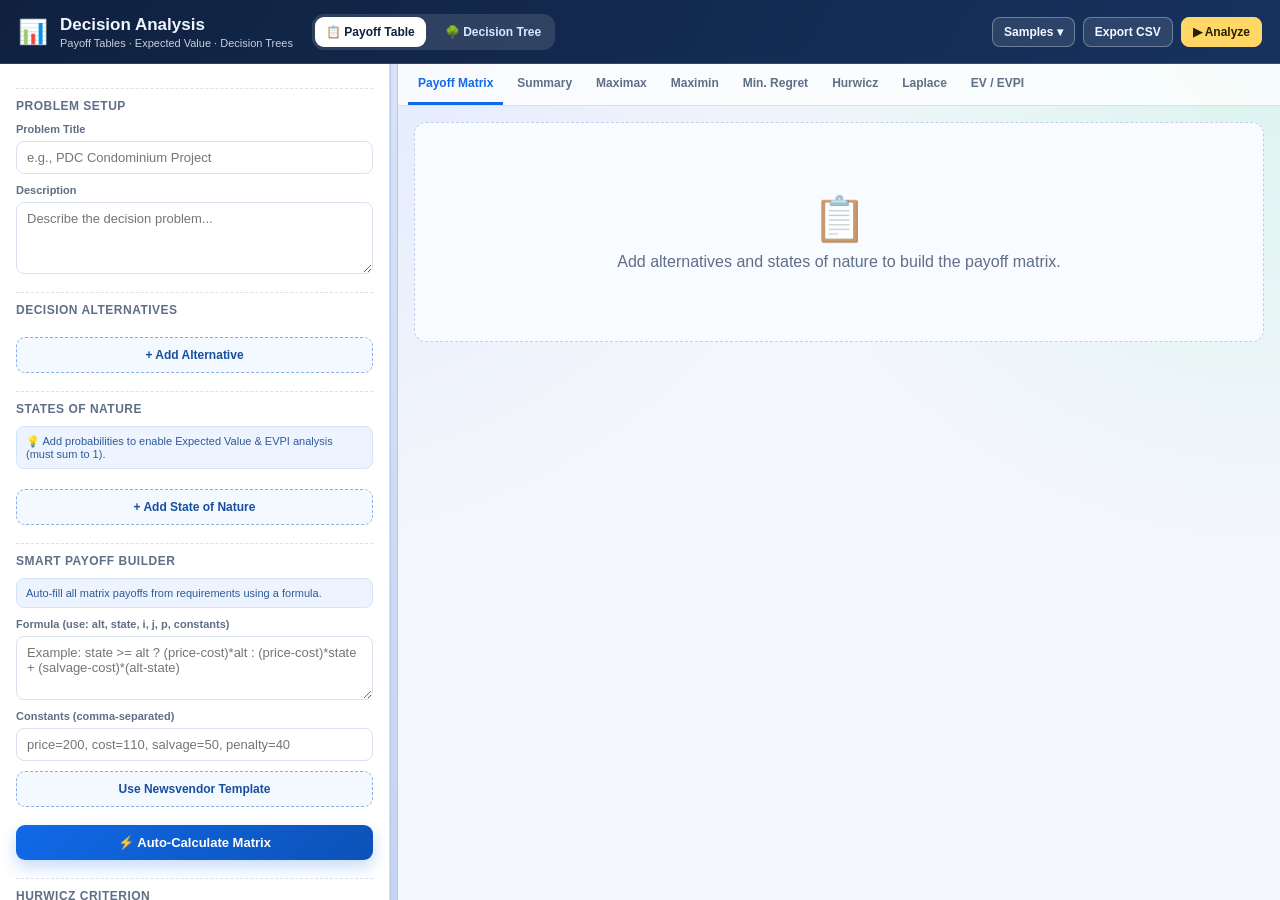
==== commit b1e92ee9: "Inventory Tracker - A web application for tracking inventory items, built with HTML, CSS, JavaScript" ====
--- a/index.html
+++ b/index.html
@@ -58,6 +58,19 @@
                 <div class="fg-note">💡 Add probabilities to enable Expected Value &amp; EVPI analysis (must sum to 1).</div>
                 <div id="stateContainer"></div>
                 <button class="add-btn" onclick="addState()">+ Add State of Nature</button>
+
+                <div class="section-title">Smart Payoff Builder</div>
+                <div class="fg-note">Auto-fill all matrix payoffs from requirements using a formula.</div>
+                <div class="fg">
+                    <label>Formula (use: <strong>alt</strong>, <strong>state</strong>, <strong>i</strong>, <strong>j</strong>, <strong>p</strong>, constants)</label>
+                    <textarea id="smartFormula" placeholder="Example: state >= alt ? (price-cost)*alt : (price-cost)*state + (salvage-cost)*(alt-state)" style="min-height:64px;"></textarea>
+                </div>
+                <div class="fg">
+                    <label>Constants (comma-separated)</label>
+                    <input type="text" id="smartConstants" placeholder="price=200, cost=110, salvage=50, penalty=40">
+                </div>
+                <button class="add-btn" onclick="useSmartTemplate('newsvendor')">Use Newsvendor Template</button>
+                <button class="analyze-btn" onclick="applySmartPayoffFormula()">⚡ Auto-Calculate Matrix</button>
 
                 <div class="section-title">Hurwicz Criterion</div>
                 <div class="fg">
--- a/styles.css
+++ b/styles.css
@@ -958,13 +958,23 @@
 }
 
 .tree-viz-canvas {
-  overflow: auto;
+  overflow: hidden;
+  cursor: grab;
+  user-select: none;
+  touch-action: none;
+  position: relative;
   background:
     radial-gradient(circle at 1px 1px, #e4ecfb 1px, transparent 1px), #fbfdff;
   background-size: 20px 20px;
+  min-height: 540px;
+}
+
+.tree-viz-canvas.panning {
+  cursor: grabbing;
 }
 
 .tree-svg {
+  position: absolute;
   display: block;
 }
 
